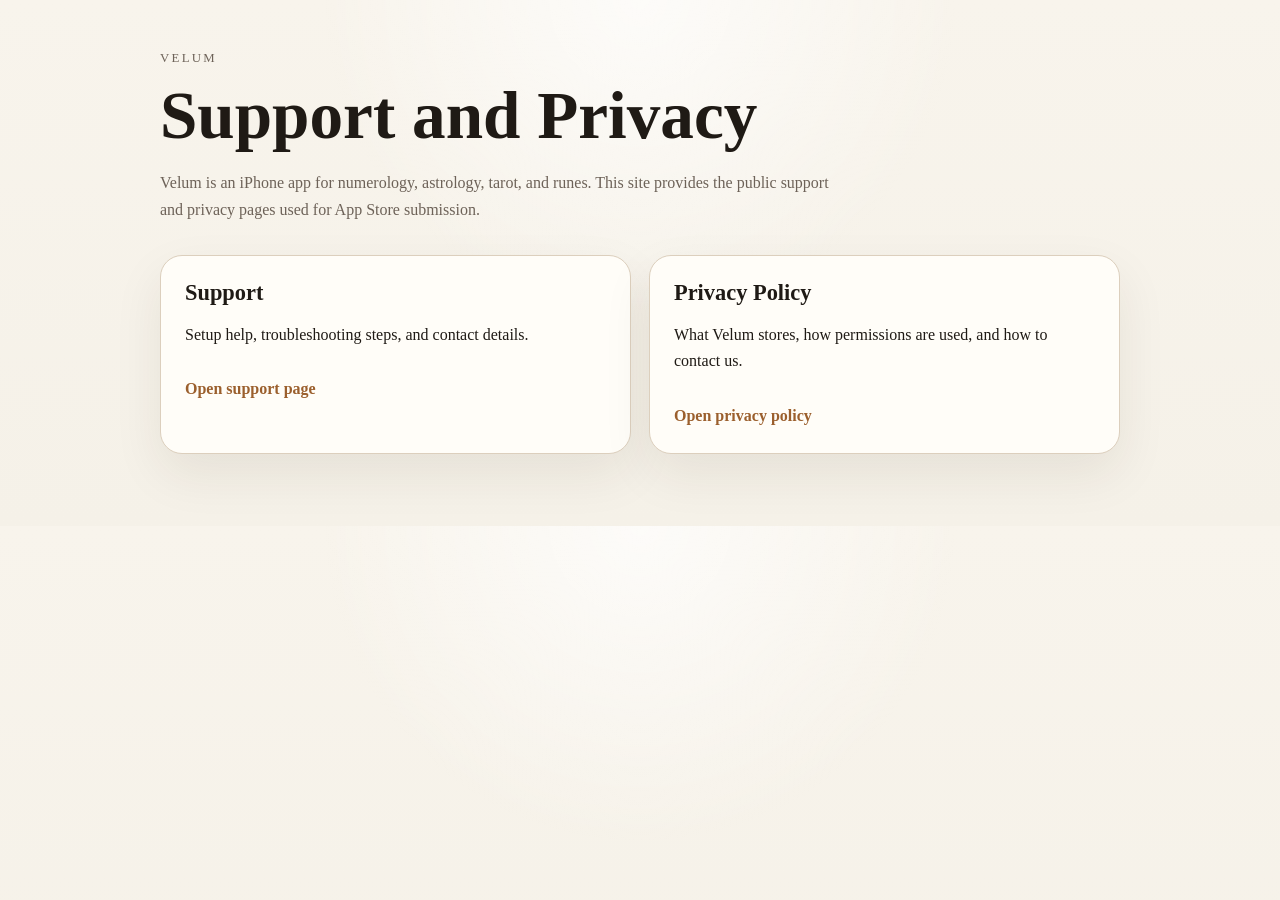
==== index.html @ 248c456e "Initial site" ====
<!doctype html>
<html lang="en">
  <head>
    <meta charset="utf-8" />
    <meta name="viewport" content="width=device-width, initial-scale=1" />
    <title>Velum Support</title>
    <meta
      name="description"
      content="Support and privacy information for the Velum iPhone app."
    />
    <link rel="stylesheet" href="styles.css" />
  </head>
  <body>
    <main class="shell">
      <header class="hero">
        <p class="eyebrow">Velum</p>
        <h1>Support and Privacy</h1>
        <p class="lede">
          Velum is an iPhone app for numerology, astrology, tarot, and runes.
          This site provides the public support and privacy pages used for App
          Store submission.
        </p>
      </header>

      <section class="card-grid">
        <a class="card" href="support/">
          <h2>Support</h2>
          <p>Setup help, troubleshooting steps, and contact details.</p>
          <span>Open support page</span>
        </a>

        <a class="card" href="privacy/">
          <h2>Privacy Policy</h2>
          <p>What Velum stores, how permissions are used, and how to contact us.</p>
          <span>Open privacy policy</span>
        </a>
      </section>
    </main>
  </body>
</html>
---- styles.css ----
:root {
  color-scheme: light;
  --bg: #f5f1e8;
  --paper: #fffdf8;
  --ink: #1f1a15;
  --muted: #6d6258;
  --line: #dccfbd;
  --accent: #9b5f2d;
  --accent-soft: #f1e2d4;
  --shadow: rgba(50, 32, 17, 0.08);
}

* {
  box-sizing: border-box;
}

html,
body {
  margin: 0;
  padding: 0;
  background:
    radial-gradient(circle at top, rgba(255, 255, 255, 0.7), transparent 38%),
    linear-gradient(180deg, #f8f4ec 0%, var(--bg) 100%);
  color: var(--ink);
  font:
    16px/1.65 Georgia,
    "Times New Roman",
    serif;
}

a {
  color: var(--accent);
}

.shell {
  width: min(960px, calc(100% - 32px));
  margin: 0 auto;
  padding: 48px 0 72px;
}

.shell--narrow {
  width: min(760px, calc(100% - 32px));
}

.hero {
  margin-bottom: 32px;
}

.hero--compact {
  margin-bottom: 24px;
}

.eyebrow {
  margin: 0 0 8px;
  text-transform: uppercase;
  letter-spacing: 0.18em;
  font-size: 0.8rem;
  color: var(--muted);
}

h1,
h2 {
  line-height: 1.15;
}

h1 {
  margin: 0;
  font-size: clamp(2.2rem, 6vw, 4.2rem);
}

h2 {
  margin-top: 32px;
  margin-bottom: 12px;
  font-size: 1.4rem;
}

.lede,
.meta {
  color: var(--muted);
  max-width: 42rem;
}

.card-grid {
  display: grid;
  grid-template-columns: repeat(auto-fit, minmax(260px, 1fr));
  gap: 18px;
}

.card,
.document {
  display: block;
  background: var(--paper);
  border: 1px solid var(--line);
  border-radius: 22px;
  box-shadow: 0 20px 50px var(--shadow);
}

.card {
  padding: 24px;
  text-decoration: none;
  color: inherit;
  transition:
    transform 140ms ease,
    box-shadow 140ms ease,
    border-color 140ms ease;
}

.card:hover {
  transform: translateY(-2px);
  border-color: var(--accent);
  box-shadow: 0 24px 56px rgba(50, 32, 17, 0.12);
}

.card h2 {
  margin-top: 0;
}

.card span {
  display: inline-block;
  margin-top: 12px;
  color: var(--accent);
  font-weight: 700;
}

.document {
  padding: 28px;
}

.document p,
.document ul {
  margin-top: 0;
}

.back-link {
  display: inline-block;
  margin-bottom: 12px;
}

@media (max-width: 640px) {
  .shell,
  .shell--narrow {
    width: min(100% - 24px, 960px);
    padding-top: 28px;
    padding-bottom: 40px;
  }

  .document,
  .card {
    border-radius: 18px;
  }
}
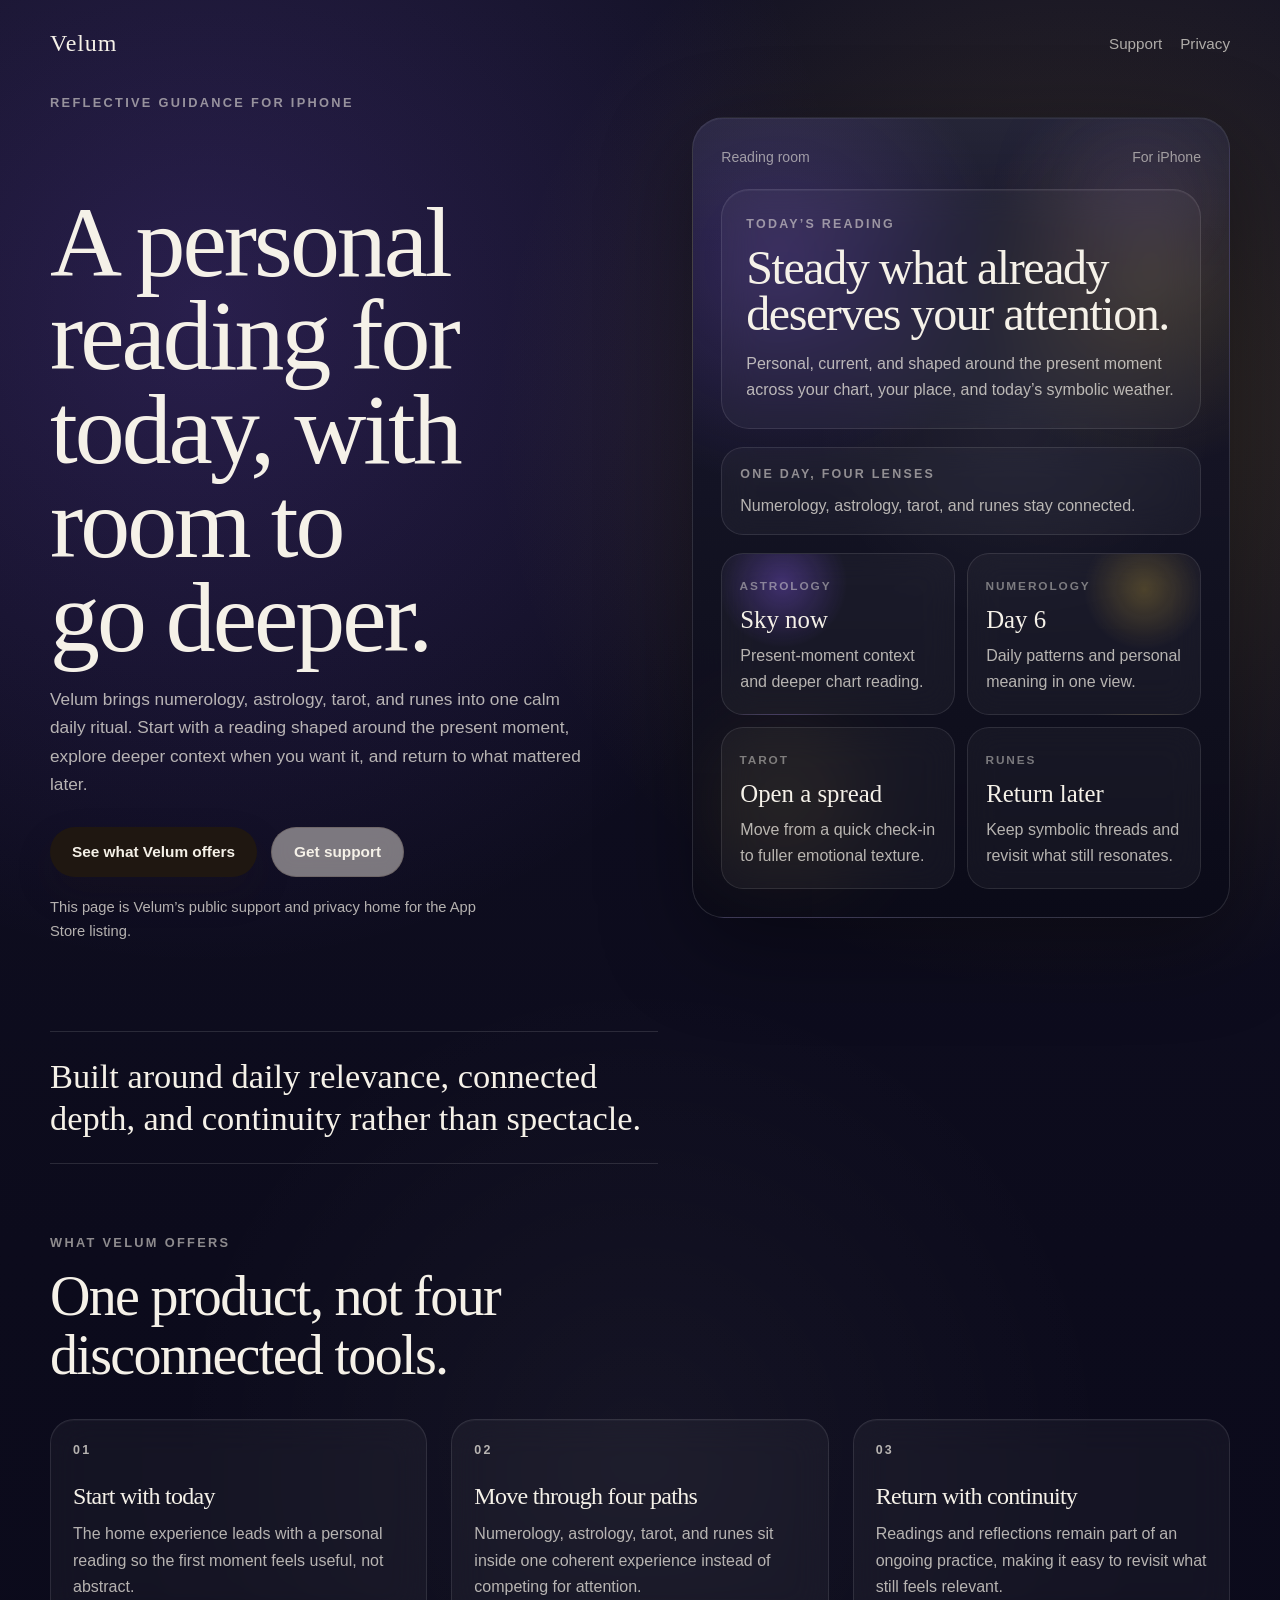
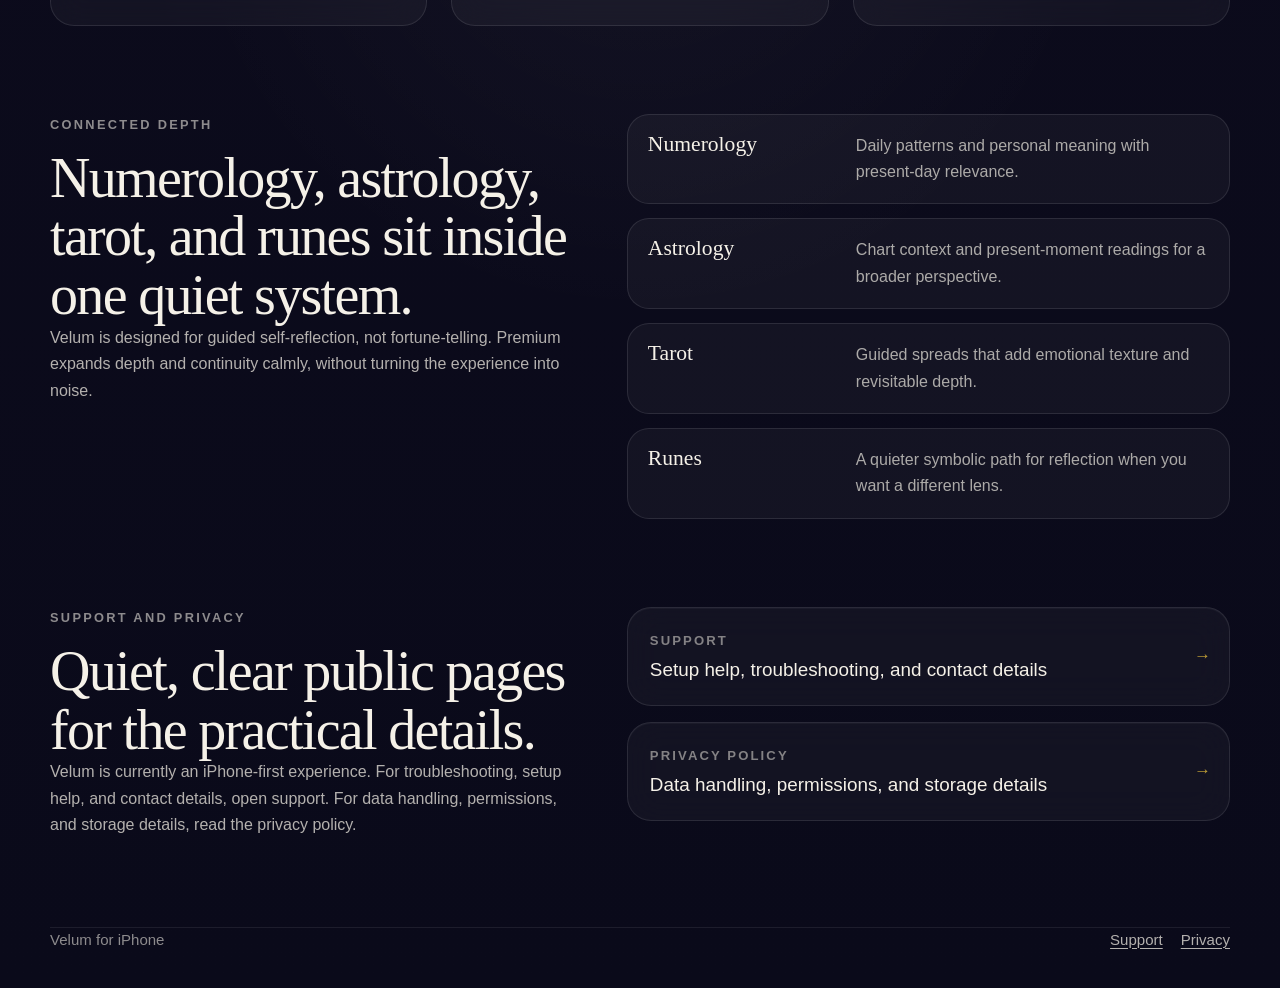
==== commit 4944d6f1: "Update Velum site styling" ====
--- a/index.html
+++ b/index.html
@@ -3,38 +3,209 @@
   <head>
     <meta charset="utf-8" />
     <meta name="viewport" content="width=device-width, initial-scale=1" />
-    <title>Velum Support</title>
+    <title>Velum | Reflective guidance for iPhone</title>
     <meta
       name="description"
-      content="Support and privacy information for the Velum iPhone app."
+      content="Velum is a reflective guidance app for iPhone, bringing numerology, astrology, tarot, and runes into one calm daily ritual. Support and privacy pages are linked here."
     />
     <link rel="stylesheet" href="styles.css" />
   </head>
-  <body>
-    <main class="shell">
-      <header class="hero">
-        <p class="eyebrow">Velum</p>
-        <h1>Support and Privacy</h1>
-        <p class="lede">
-          Velum is an iPhone app for numerology, astrology, tarot, and runes.
-          This site provides the public support and privacy pages used for App
-          Store submission.
+  <body class="landing-page">
+    <header class="site-header">
+      <a class="brandmark" href="./" aria-label="Velum home">Velum</a>
+      <nav class="site-nav" aria-label="Primary">
+        <a href="support/">Support</a>
+        <a href="privacy/">Privacy</a>
+      </nav>
+    </header>
+
+    <main>
+      <section class="landing-hero">
+        <div class="hero-copy">
+          <p class="eyebrow">Reflective guidance for iPhone</p>
+          <h1>A personal reading for today, with room to go deeper.</h1>
+          <p class="hero-lede">
+            Velum brings numerology, astrology, tarot, and runes into one calm
+            daily ritual. Start with a reading shaped around the present
+            moment, explore deeper context when you want it, and return to what
+            mattered later.
+          </p>
+          <div class="hero-actions">
+            <a class="button button--primary" href="#story"
+              >See what Velum offers</a
+            >
+            <a class="button button--secondary" href="support/"
+              >Get support</a
+            >
+          </div>
+          <p class="hero-caption">
+            This page is Velum&rsquo;s public support and privacy home for the
+            App Store listing.
+          </p>
+        </div>
+
+        <div class="hero-art" aria-hidden="true">
+          <div class="hero-panel">
+            <div class="hero-panel-head">
+              <p class="hero-panel-room">Reading room</p>
+              <p class="hero-panel-day">For iPhone</p>
+            </div>
+            <div class="hero-reading-card">
+              <p class="hero-reading-kicker">Today&rsquo;s reading</p>
+              <h2>Steady what already deserves your attention.</h2>
+              <p class="hero-reading-body">
+                Personal, current, and shaped around the present moment across
+                your chart, your place, and today&rsquo;s symbolic weather.
+              </p>
+            </div>
+            <div class="hero-path-band">
+              <p class="hero-path-kicker">One day, four lenses</p>
+              <p class="hero-path-title">
+                Numerology, astrology, tarot, and runes stay connected.
+              </p>
+            </div>
+            <div class="hero-path-grid">
+              <article class="hero-path-card hero-path-card--violet">
+                <span>Astrology</span>
+                <strong>Sky now</strong>
+                <p>Present-moment context and deeper chart reading.</p>
+              </article>
+              <article class="hero-path-card hero-path-card--gold">
+                <span>Numerology</span>
+                <strong>Day 6</strong>
+                <p>Daily patterns and personal meaning in one view.</p>
+              </article>
+              <article class="hero-path-card hero-path-card--glass">
+                <span>Tarot</span>
+                <strong>Open a spread</strong>
+                <p>Move from a quick check-in to fuller emotional texture.</p>
+              </article>
+              <article class="hero-path-card hero-path-card--glass">
+                <span>Runes</span>
+                <strong>Return later</strong>
+                <p>Keep symbolic threads and revisit what still resonates.</p>
+              </article>
+            </div>
+            <div class="hero-panel-orb hero-panel-orb--violet"></div>
+            <div class="hero-panel-orb hero-panel-orb--gold"></div>
+          </div>
+        </div>
+      </section>
+
+      <section class="section section--intro">
+        <p class="section-kicker">
+          Built around daily relevance, connected depth, and continuity rather
+          than spectacle.
         </p>
-      </header>
-
-      <section class="card-grid">
-        <a class="card" href="support/">
-          <h2>Support</h2>
-          <p>Setup help, troubleshooting steps, and contact details.</p>
-          <span>Open support page</span>
-        </a>
-
-        <a class="card" href="privacy/">
-          <h2>Privacy Policy</h2>
-          <p>What Velum stores, how permissions are used, and how to contact us.</p>
-          <span>Open privacy policy</span>
-        </a>
+      </section>
+
+      <section class="section section--story" id="story">
+        <div class="section-heading">
+          <p class="eyebrow">What Velum offers</p>
+          <h2>One product, not four disconnected tools.</h2>
+        </div>
+        <div class="story-grid">
+          <article class="story-step">
+            <p class="story-number">01</p>
+            <h3>Start with today</h3>
+            <p>
+              The home experience leads with a personal reading so the first
+              moment feels useful, not abstract.
+            </p>
+          </article>
+          <article class="story-step">
+            <p class="story-number">02</p>
+            <h3>Move through four paths</h3>
+            <p>
+              Numerology, astrology, tarot, and runes sit inside one coherent
+              experience instead of competing for attention.
+            </p>
+          </article>
+          <article class="story-step">
+            <p class="story-number">03</p>
+            <h3>Return with continuity</h3>
+            <p>
+              Readings and reflections remain part of an ongoing practice,
+              making it easy to revisit what still feels relevant.
+            </p>
+          </article>
+        </div>
+      </section>
+
+      <section class="section section--paths">
+        <div class="paths-copy">
+          <p class="eyebrow">Connected depth</p>
+          <h2>
+            Numerology, astrology, tarot, and runes sit inside one quiet
+            system.
+          </h2>
+          <p>
+            Velum is designed for guided self-reflection, not fortune-telling.
+            Premium expands depth and continuity calmly, without turning the
+            experience into noise.
+          </p>
+        </div>
+        <ul class="path-list">
+          <li>
+            <span class="path-name">Numerology</span>
+            <span class="path-note"
+              >Daily patterns and personal meaning with present-day
+              relevance.</span
+            >
+          </li>
+          <li>
+            <span class="path-name">Astrology</span>
+            <span class="path-note"
+              >Chart context and present-moment readings for a broader
+              perspective.</span
+            >
+          </li>
+          <li>
+            <span class="path-name">Tarot</span>
+            <span class="path-note"
+              >Guided spreads that add emotional texture and revisitable
+              depth.</span
+            >
+          </li>
+          <li>
+            <span class="path-name">Runes</span>
+            <span class="path-note"
+              >A quieter symbolic path for reflection when you want a different
+              lens.</span
+            >
+          </li>
+        </ul>
+      </section>
+
+      <section class="section section--support">
+        <div class="support-copy">
+          <p class="eyebrow">Support and privacy</p>
+          <h2>Quiet, clear public pages for the practical details.</h2>
+          <p>
+            Velum is currently an iPhone-first experience. For troubleshooting,
+            setup help, and contact details, open support. For data handling,
+            permissions, and storage details, read the privacy policy.
+          </p>
+        </div>
+        <div class="support-links">
+          <a class="support-link" href="support/">
+            <span class="support-link-label">Support</span>
+            <strong>Setup help, troubleshooting, and contact details</strong>
+          </a>
+          <a class="support-link" href="privacy/">
+            <span class="support-link-label">Privacy policy</span>
+            <strong>Data handling, permissions, and storage details</strong>
+          </a>
+        </div>
       </section>
     </main>
+
+    <footer class="site-footer">
+      <p>Velum for iPhone</p>
+      <div class="site-footer-links">
+        <a href="support/">Support</a>
+        <a href="privacy/">Privacy</a>
+      </div>
+    </footer>
   </body>
 </html>
--- a/styles.css
+++ b/styles.css
@@ -1,13 +1,21 @@
 :root {
   color-scheme: light;
-  --bg: #f5f1e8;
-  --paper: #fffdf8;
-  --ink: #1f1a15;
-  --muted: #6d6258;
-  --line: #dccfbd;
-  --accent: #9b5f2d;
-  --accent-soft: #f1e2d4;
-  --shadow: rgba(50, 32, 17, 0.08);
+  --bg: #f5efe5;
+  --bg-deep: #ebdfcf;
+  --paper: rgba(255, 250, 243, 0.82);
+  --paper-strong: #fbf6ee;
+  --ink: #1f1711;
+  --muted: #6d5f53;
+  --line: rgba(74, 56, 40, 0.14);
+  --line-strong: rgba(74, 56, 40, 0.24);
+  --accent: #8f5b35;
+  --accent-strong: #714321;
+  --accent-soft: rgba(223, 190, 154, 0.36);
+  --shadow: rgba(49, 31, 18, 0.12);
+  --shadow-strong: rgba(49, 31, 18, 0.2);
+  --serif: "Iowan Old Style", "Palatino Linotype", "Book Antiqua",
+    "URW Palladio L", serif;
+  --sans: "Avenir Next", "Segoe UI", "Helvetica Neue", Arial, sans-serif;
 }
 
 * {
@@ -18,18 +26,38 @@
 body {
   margin: 0;
   padding: 0;
+  min-height: 100%;
+}
+
+body {
   background:
-    radial-gradient(circle at top, rgba(255, 255, 255, 0.7), transparent 38%),
-    linear-gradient(180deg, #f8f4ec 0%, var(--bg) 100%);
+    radial-gradient(circle at top, rgba(255, 255, 255, 0.72), transparent 36%),
+    linear-gradient(180deg, #f8f3eb 0%, var(--bg) 100%);
   color: var(--ink);
-  font:
-    16px/1.65 Georgia,
-    "Times New Roman",
-    serif;
+  font: 16px/1.65 var(--sans);
+  text-rendering: optimizeLegibility;
+  -webkit-font-smoothing: antialiased;
 }
 
 a {
   color: var(--accent);
+  text-decoration-thickness: 1px;
+  text-underline-offset: 0.18em;
+}
+
+h1,
+h2,
+h3 {
+  font-family: var(--serif);
+  font-weight: 400;
+  line-height: 1.05;
+  letter-spacing: -0.03em;
+}
+
+p,
+ul,
+ol {
+  margin: 0;
 }
 
 .shell {
@@ -51,27 +79,28 @@
 }
 
 .eyebrow {
-  margin: 0 0 8px;
+  margin-bottom: 12px;
+  color: var(--muted);
+  font-size: 0.8rem;
+  font-weight: 600;
+  letter-spacing: 0.18em;
   text-transform: uppercase;
-  letter-spacing: 0.18em;
-  font-size: 0.8rem;
-  color: var(--muted);
-}
-
-h1,
-h2 {
-  line-height: 1.15;
 }
 
 h1 {
-  margin: 0;
+  margin-bottom: 8px;
   font-size: clamp(2.2rem, 6vw, 4.2rem);
 }
 
 h2 {
   margin-top: 32px;
   margin-bottom: 12px;
-  font-size: 1.4rem;
+  font-size: 1.45rem;
+}
+
+h3 {
+  margin-bottom: 12px;
+  font-size: 1.5rem;
 }
 
 .lede,
@@ -89,16 +118,16 @@
 .card,
 .document {
   display: block;
-  background: var(--paper);
+  background: var(--paper-strong);
   border: 1px solid var(--line);
-  border-radius: 22px;
-  box-shadow: 0 20px 50px var(--shadow);
+  border-radius: 24px;
+  box-shadow: 0 20px 48px var(--shadow);
 }
 
 .card {
   padding: 24px;
+  color: inherit;
   text-decoration: none;
-  color: inherit;
   transition:
     transform 140ms ease,
     box-shadow 140ms ease,
@@ -108,7 +137,7 @@
 .card:hover {
   transform: translateY(-2px);
   border-color: var(--accent);
-  box-shadow: 0 24px 56px rgba(50, 32, 17, 0.12);
+  box-shadow: 0 24px 56px rgba(50, 32, 17, 0.16);
 }
 
 .card h2 {
@@ -131,21 +160,799 @@
   margin-top: 0;
 }
 
+.document ul {
+  padding-left: 1.2rem;
+}
+
+.document li + li {
+  margin-top: 0.5rem;
+}
+
 .back-link {
   display: inline-block;
   margin-bottom: 12px;
 }
 
+.document-page {
+  background:
+    radial-gradient(circle at 16% 12%, rgba(139, 92, 246, 0.16), transparent 24%),
+    radial-gradient(circle at 84% 10%, rgba(212, 175, 55, 0.12), transparent 20%),
+    linear-gradient(180deg, #121124 0%, #0d0c1d 52%, #0a0a1a 100%);
+  color: #f5f1e8;
+  overflow-x: hidden;
+}
+
+.document-page a {
+  color: #e1c366;
+}
+
+.document-page .site-header,
+.document-page .site-footer {
+  width: min(760px, calc(100% - 32px));
+}
+
+.site-header--document {
+  padding-top: 24px;
+}
+
+.document-page .brandmark {
+  color: #f5f1e8;
+}
+
+.document-page .site-nav a {
+  color: rgba(245, 241, 232, 0.68);
+}
+
+.document-page .site-nav a:hover,
+.document-page .site-nav a:focus-visible {
+  color: #f5f1e8;
+}
+
+.document-page .shell,
+.document-page .shell--narrow {
+  width: min(760px, calc(100% - 32px));
+  padding-top: 36px;
+  padding-bottom: 56px;
+}
+
+.document-page .hero {
+  margin-bottom: 28px;
+}
+
+.document-page .eyebrow,
+.document-page .meta {
+  color: rgba(245, 241, 232, 0.62);
+}
+
+.document-page h1,
+.document-page h2,
+.document-page h3 {
+  color: #f5f1e8;
+}
+
+.document-page h1 {
+  margin-bottom: 10px;
+  font-size: clamp(2.6rem, 7vw, 4.5rem);
+}
+
+.document-page .document {
+  border: 1px solid rgba(255, 255, 255, 0.12);
+  border-radius: 28px;
+  background:
+    radial-gradient(circle at 80% 16%, rgba(212, 175, 55, 0.1), transparent 22%),
+    radial-gradient(circle at 18% 10%, rgba(139, 92, 246, 0.12), transparent 24%),
+    linear-gradient(180deg, rgba(26, 26, 46, 0.86), rgba(12, 11, 28, 0.9));
+  box-shadow:
+    inset 0 1px 0 rgba(255, 255, 255, 0.06),
+    0 28px 80px rgba(0, 0, 0, 0.34);
+  backdrop-filter: blur(18px);
+}
+
+.document-page .document h2 {
+  margin-top: 30px;
+  padding-top: 22px;
+  border-top: 1px solid rgba(255, 255, 255, 0.08);
+  font-size: 1.3rem;
+}
+
+.document-page .document h2:first-of-type {
+  margin-top: 0;
+  padding-top: 0;
+  border-top: 0;
+}
+
+.document-page .document p,
+.document-page .document li {
+  color: rgba(245, 241, 232, 0.76);
+}
+
+.document-page .document strong {
+  color: #f5f1e8;
+}
+
+.document-page .site-footer {
+  padding-bottom: 32px;
+  border-top-color: rgba(255, 255, 255, 0.1);
+}
+
+.document-page .site-footer a {
+  color: rgba(245, 241, 232, 0.78);
+}
+
+.landing-page {
+  background:
+    radial-gradient(circle at 16% 12%, rgba(139, 92, 246, 0.2), transparent 26%),
+    radial-gradient(circle at 84% 16%, rgba(212, 175, 55, 0.18), transparent 24%),
+    radial-gradient(circle at 50% 56%, rgba(255, 255, 255, 0.04), transparent 30%),
+    linear-gradient(180deg, #121124 0%, #0c0b1c 48%, #0a0a1a 100%);
+  color: #f5f1e8;
+  overflow-x: hidden;
+}
+
+.landing-page a {
+  color: #f5f1e8;
+}
+
+.site-header,
+.landing-hero,
+.section,
+.site-footer {
+  width: min(1180px, calc(100% - 40px));
+  margin: 0 auto;
+}
+
+.site-header {
+  display: flex;
+  align-items: center;
+  justify-content: space-between;
+  gap: 24px;
+  padding: 24px 0 0;
+}
+
+.brandmark {
+  color: #f5f1e8;
+  font-family: var(--serif);
+  font-size: 1.5rem;
+  letter-spacing: 0.04em;
+  text-decoration: none;
+}
+
+.site-nav {
+  display: flex;
+  align-items: center;
+  gap: 18px;
+}
+
+.site-nav a {
+  color: rgba(245, 241, 232, 0.68);
+  font-size: 0.95rem;
+  text-decoration: none;
+  transition: color 160ms ease;
+}
+
+.site-nav a:hover,
+.site-nav a:focus-visible {
+  color: #f5f1e8;
+}
+
+.landing-hero {
+  display: grid;
+  grid-template-columns: minmax(0, 1.05fr) minmax(320px, 0.95fr);
+  align-items: center;
+  gap: 48px;
+  min-height: clamp(680px, 84svh, 880px);
+  padding: 28px 0 88px;
+}
+
+.hero-copy {
+  max-width: 37rem;
+  min-width: 0;
+}
+
+.landing-page h1 {
+  margin-bottom: 20px;
+  font-size: clamp(3.4rem, 7.8vw, 6.5rem);
+  line-height: 0.94;
+  max-width: 11ch;
+  color: #f5f1e8;
+  text-wrap: balance;
+}
+
+.hero-lede,
+.hero-caption,
+.paths-copy p,
+.support-copy p,
+.story-step p {
+  color: rgba(245, 241, 232, 0.72);
+}
+
+.hero-lede {
+  max-width: 34rem;
+  font-size: 1.08rem;
+}
+
+.hero-caption {
+  max-width: 28rem;
+  font-size: 0.92rem;
+}
+
+.hero-actions {
+  display: flex;
+  flex-wrap: wrap;
+  gap: 14px;
+  margin: 28px 0 18px;
+}
+
+.button {
+  display: inline-flex;
+  align-items: center;
+  justify-content: center;
+  min-height: 50px;
+  padding: 0 22px;
+  border-radius: 999px;
+  font-size: 0.96rem;
+  font-weight: 600;
+  text-decoration: none;
+  transition:
+    transform 180ms ease,
+    box-shadow 180ms ease,
+    background-color 180ms ease,
+    border-color 180ms ease,
+    color 180ms ease;
+}
+
+.button:hover,
+.button:focus-visible {
+  transform: translateY(-1px);
+}
+
+.button--primary {
+  background: var(--ink);
+  color: #f8f1e7;
+  box-shadow: 0 16px 36px rgba(31, 23, 17, 0.18);
+}
+
+.button--primary:hover,
+.button--primary:focus-visible {
+  box-shadow: 0 20px 42px rgba(31, 23, 17, 0.24);
+}
+
+.button--secondary {
+  border: 1px solid var(--line-strong);
+  color: var(--ink);
+  background: rgba(255, 248, 238, 0.45);
+  backdrop-filter: blur(10px);
+}
+
+.button--secondary:hover,
+.button--secondary:focus-visible {
+  border-color: rgba(255, 255, 255, 0.28);
+  background: rgba(255, 255, 255, 0.08);
+}
+
+.hero-art {
+  display: flex;
+  justify-content: flex-end;
+}
+
+.hero-panel {
+  position: relative;
+  width: min(100%, 540px);
+  padding: 28px;
+  border: 1px solid rgba(255, 255, 255, 0.12);
+  border-radius: 32px;
+  background:
+    radial-gradient(circle at 16% 18%, rgba(139, 92, 246, 0.24), transparent 28%),
+    radial-gradient(circle at 86% 20%, rgba(212, 175, 55, 0.18), transparent 24%),
+    linear-gradient(180deg, rgba(26, 26, 46, 0.95), rgba(11, 11, 24, 0.96));
+  box-shadow:
+    inset 0 1px 0 rgba(255, 255, 255, 0.06),
+    0 28px 90px rgba(0, 0, 0, 0.36);
+  overflow: hidden;
+  backdrop-filter: blur(20px);
+}
+
+.hero-panel::before {
+  content: "";
+  position: absolute;
+  inset: 0;
+  background:
+    linear-gradient(180deg, rgba(255, 255, 255, 0.05), transparent 16%),
+    radial-gradient(circle at 60% 38%, rgba(255, 255, 255, 0.05), transparent 34%);
+  pointer-events: none;
+}
+
+.hero-panel-head {
+  position: relative;
+  display: flex;
+  align-items: baseline;
+  justify-content: space-between;
+  gap: 16px;
+  margin-bottom: 20px;
+  z-index: 1;
+}
+
+.hero-panel-room,
+.hero-panel-day {
+  color: rgba(245, 241, 232, 0.58);
+  font-size: 0.88rem;
+}
+
+.hero-reading-card,
+.hero-path-band,
+.hero-path-card {
+  position: relative;
+  z-index: 1;
+  border: 1px solid rgba(255, 255, 255, 0.1);
+  background: rgba(255, 255, 255, 0.04);
+  backdrop-filter: blur(16px);
+}
+
+.hero-reading-card {
+  margin-bottom: 18px;
+  padding: 24px;
+  border-radius: 28px;
+  box-shadow: inset 0 1px 0 rgba(255, 255, 255, 0.05);
+}
+
+.hero-reading-kicker,
+.hero-path-kicker {
+  margin-bottom: 10px;
+  color: rgba(245, 241, 232, 0.54);
+  font-size: 0.78rem;
+  font-weight: 700;
+  letter-spacing: 0.18em;
+  text-transform: uppercase;
+}
+
+.hero-reading-card h2 {
+  margin: 0 0 14px;
+  font-size: clamp(2rem, 4vw, 3rem);
+  line-height: 0.96;
+  color: #f5f1e8;
+}
+
+.hero-reading-body,
+.hero-path-title,
+.hero-path-card p {
+  color: rgba(245, 241, 232, 0.72);
+}
+
+.hero-path-band {
+  margin-bottom: 18px;
+  padding: 16px 18px;
+  border-radius: 22px;
+}
+
+.hero-path-title {
+  font-family: var(--sans);
+  font-size: 1rem;
+  line-height: 1.45;
+}
+
+.hero-path-grid {
+  position: relative;
+  z-index: 1;
+  display: grid;
+  grid-template-columns: repeat(2, minmax(0, 1fr));
+  gap: 12px;
+}
+
+.hero-path-card {
+  min-height: 156px;
+  padding: 18px;
+  border-radius: 22px;
+}
+
+.hero-path-card span {
+  display: inline-block;
+  margin-bottom: 12px;
+  color: rgba(245, 241, 232, 0.45);
+  font-size: 0.74rem;
+  font-weight: 700;
+  letter-spacing: 0.16em;
+  text-transform: uppercase;
+}
+
+.hero-path-card strong {
+  display: block;
+  margin-bottom: 10px;
+  font-family: var(--serif);
+  font-size: 1.55rem;
+  font-weight: 400;
+  line-height: 1;
+  color: #f5f1e8;
+}
+
+.hero-path-card--violet {
+  background:
+    radial-gradient(circle at 26% 18%, rgba(139, 92, 246, 0.34), transparent 30%),
+    rgba(255, 255, 255, 0.04);
+}
+
+.hero-path-card--gold {
+  background:
+    radial-gradient(circle at 76% 22%, rgba(212, 175, 55, 0.28), transparent 28%),
+    rgba(255, 255, 255, 0.04);
+}
+
+.hero-panel-orb {
+  position: absolute;
+  border-radius: 999px;
+  filter: blur(54px);
+  opacity: 0.38;
+  pointer-events: none;
+}
+
+.hero-panel-orb--violet {
+  top: 26px;
+  right: 34px;
+  width: 112px;
+  height: 112px;
+  background: rgba(139, 92, 246, 0.52);
+}
+
+.hero-panel-orb--gold {
+  bottom: 50px;
+  left: 26px;
+  width: 128px;
+  height: 128px;
+  background: rgba(212, 175, 55, 0.38);
+}
+
+.section {
+  padding-bottom: 88px;
+}
+
+.section--intro {
+  padding-bottom: 68px;
+}
+
+.section-kicker {
+  max-width: 38rem;
+  padding: 24px 0;
+  border-top: 1px solid rgba(255, 255, 255, 0.12);
+  border-bottom: 1px solid rgba(255, 255, 255, 0.12);
+  color: #f5f1e8;
+  font-family: var(--serif);
+  font-size: clamp(1.45rem, 3vw, 2.15rem);
+  line-height: 1.2;
+}
+
+.section-heading {
+  max-width: 40rem;
+  margin-bottom: 34px;
+}
+
+.section-heading h2,
+.paths-copy h2,
+.support-copy h2 {
+  margin: 0;
+  color: #f5f1e8;
+  font-size: clamp(2.2rem, 4.8vw, 3.5rem);
+}
+
+.section-heading .eyebrow,
+.paths-copy .eyebrow,
+.support-copy .eyebrow,
+.landing-page .eyebrow {
+  margin-bottom: 14px;
+  color: rgba(245, 241, 232, 0.56);
+}
+
+.story-grid {
+  display: grid;
+  grid-template-columns: repeat(3, minmax(0, 1fr));
+  gap: 24px;
+}
+
+.story-step,
+.support-link {
+  border: 1px solid rgba(255, 255, 255, 0.1);
+  background: rgba(255, 255, 255, 0.04);
+  backdrop-filter: blur(18px);
+  box-shadow: inset 0 1px 0 rgba(255, 255, 255, 0.03);
+}
+
+.story-step {
+  padding: 20px 22px 24px;
+  border-radius: 24px;
+}
+
+.story-number {
+  margin-bottom: 14px;
+  color: rgba(212, 175, 55, 0.86);
+  font-size: 0.78rem;
+  font-weight: 700;
+  letter-spacing: 0.18em;
+  text-transform: uppercase;
+}
+
+.story-step h3,
+.path-name,
+.support-link strong {
+  color: #f5f1e8;
+}
+
+.section--paths,
+.section--support {
+  display: grid;
+  grid-template-columns: minmax(0, 0.94fr) minmax(0, 1.06fr);
+  align-items: start;
+  gap: 42px;
+}
+
+.paths-copy,
+.support-copy {
+  max-width: 34rem;
+  min-width: 0;
+}
+
+.path-list {
+  margin: 0;
+  padding: 0;
+  list-style: none;
+  display: grid;
+  gap: 14px;
+}
+
+.path-list li {
+  display: grid;
+  grid-template-columns: minmax(150px, 190px) 1fr;
+  gap: 18px;
+  padding: 18px 20px;
+  border: 1px solid rgba(255, 255, 255, 0.1);
+  border-radius: 22px;
+  background: rgba(255, 255, 255, 0.04);
+}
+
+.path-name {
+  font-family: var(--serif);
+  font-size: 1.35rem;
+  line-height: 1.1;
+}
+
+.path-note {
+  color: rgba(245, 241, 232, 0.68);
+}
+
+.support-links {
+  display: grid;
+  gap: 16px;
+}
+
+.support-link {
+  position: relative;
+  display: grid;
+  gap: 6px;
+  padding: 22px 52px 22px 22px;
+  border-radius: 24px;
+  color: #f5f1e8;
+  text-decoration: none;
+  transition:
+    transform 180ms ease,
+    color 180ms ease;
+}
+
+.support-link::after {
+  content: "\2192";
+  position: absolute;
+  top: 50%;
+  right: 18px;
+  color: rgba(212, 175, 55, 0.9);
+  font-size: 1.05rem;
+  transform: translateY(-50%);
+  transition: transform 180ms ease;
+}
+
+.support-link:hover,
+.support-link:focus-visible {
+  transform: translateX(4px);
+  border-color: rgba(212, 175, 55, 0.22);
+}
+
+.support-link:hover::after,
+.support-link:focus-visible::after {
+  transform: translate(4px, -50%);
+}
+
+.support-link-label {
+  color: rgba(245, 241, 232, 0.5);
+  font-size: 0.82rem;
+  font-weight: 700;
+  letter-spacing: 0.16em;
+  text-transform: uppercase;
+}
+
+.support-link strong {
+  font-size: 1.18rem;
+  font-weight: 500;
+  line-height: 1.35;
+}
+
+.site-footer {
+  display: flex;
+  align-items: center;
+  justify-content: space-between;
+  gap: 16px;
+  padding: 0 0 36px;
+  color: rgba(245, 241, 232, 0.56);
+  font-size: 0.94rem;
+  border-top: 1px solid rgba(255, 255, 255, 0.08);
+}
+
+.site-footer-links {
+  display: flex;
+  align-items: center;
+  gap: 18px;
+}
+
+.site-footer a {
+  color: rgba(245, 241, 232, 0.72);
+}
+
+@media (max-width: 960px) {
+  .landing-hero,
+  .section--paths,
+  .section--support {
+    grid-template-columns: 1fr;
+  }
+
+  .landing-hero {
+    min-height: auto;
+    padding-bottom: 72px;
+  }
+
+  .hero-panel {
+    margin: 0 auto;
+  }
+
+  .story-grid {
+    grid-template-columns: 1fr;
+  }
+
+  .path-list li {
+    grid-template-columns: 1fr;
+    gap: 8px;
+  }
+}
+
 @media (max-width: 640px) {
   .shell,
+  .shell--narrow,
+  .site-header,
+  .landing-hero,
+  .section,
+  .site-footer {
+    width: min(1180px, calc(100% - 24px));
+  }
+
+  .shell,
   .shell--narrow {
-    width: min(100% - 24px, 960px);
     padding-top: 28px;
     padding-bottom: 40px;
+  }
+
+  .site-header {
+    padding-top: 18px;
+    flex-direction: column;
+    align-items: flex-start;
+  }
+
+  .site-nav {
+    gap: 14px;
+  }
+
+  .landing-hero {
+    gap: 36px;
+    padding-top: 20px;
+    padding-bottom: 56px;
+  }
+
+  .landing-page h1 {
+    max-width: 10ch;
+    font-size: clamp(2.2rem, 10.5vw, 3.2rem);
+    line-height: 1;
+  }
+
+  .hero-copy,
+  .hero-lede,
+  .hero-caption {
+    max-width: 100%;
+  }
+
+  .hero-lede {
+    font-size: 1rem;
+    overflow-wrap: anywhere;
+  }
+
+  .hero-actions {
+    flex-direction: column;
+    align-items: stretch;
+  }
+
+  .button {
+    width: 100%;
+  }
+
+  .hero-panel {
+    width: min(100%, 420px);
+  }
+
+  .section {
+    padding-bottom: 64px;
+  }
+
+  .section--intro {
+    padding-bottom: 52px;
+  }
+
+  .section-kicker {
+    padding: 18px 0;
   }
 
   .document,
   .card {
     border-radius: 18px;
   }
-}
+
+  .hero-panel {
+    padding: 22px;
+    border-radius: 28px;
+  }
+
+  .hero-reading-card {
+    padding: 20px;
+    border-radius: 24px;
+  }
+
+  .hero-reading-card h2 {
+    font-size: clamp(1.8rem, 8vw, 2.4rem);
+  }
+
+  .hero-path-grid {
+    grid-template-columns: 1fr;
+  }
+
+  .hero-path-card {
+    min-height: auto;
+  }
+
+  .path-list li {
+    padding: 16px 18px;
+  }
+
+  .site-footer {
+    flex-direction: column;
+    align-items: flex-start;
+    padding-bottom: 28px;
+  }
+
+  .document-page .site-header,
+  .document-page .site-footer,
+  .document-page .shell,
+  .document-page .shell--narrow {
+    width: calc(100% - 24px);
+  }
+
+  .document-page .shell,
+  .document-page .shell--narrow {
+    padding-top: 26px;
+    padding-bottom: 42px;
+  }
+
+  .document-page .document {
+    border-radius: 22px;
+  }
+}
+
+@media (prefers-reduced-motion: reduce) {
+  *,
+  *::before,
+  *::after {
+    animation-duration: 0.01ms !important;
+    animation-iteration-count: 1 !important;
+    transition-duration: 0.01ms !important;
+    scroll-behavior: auto !important;
+  }
+}
